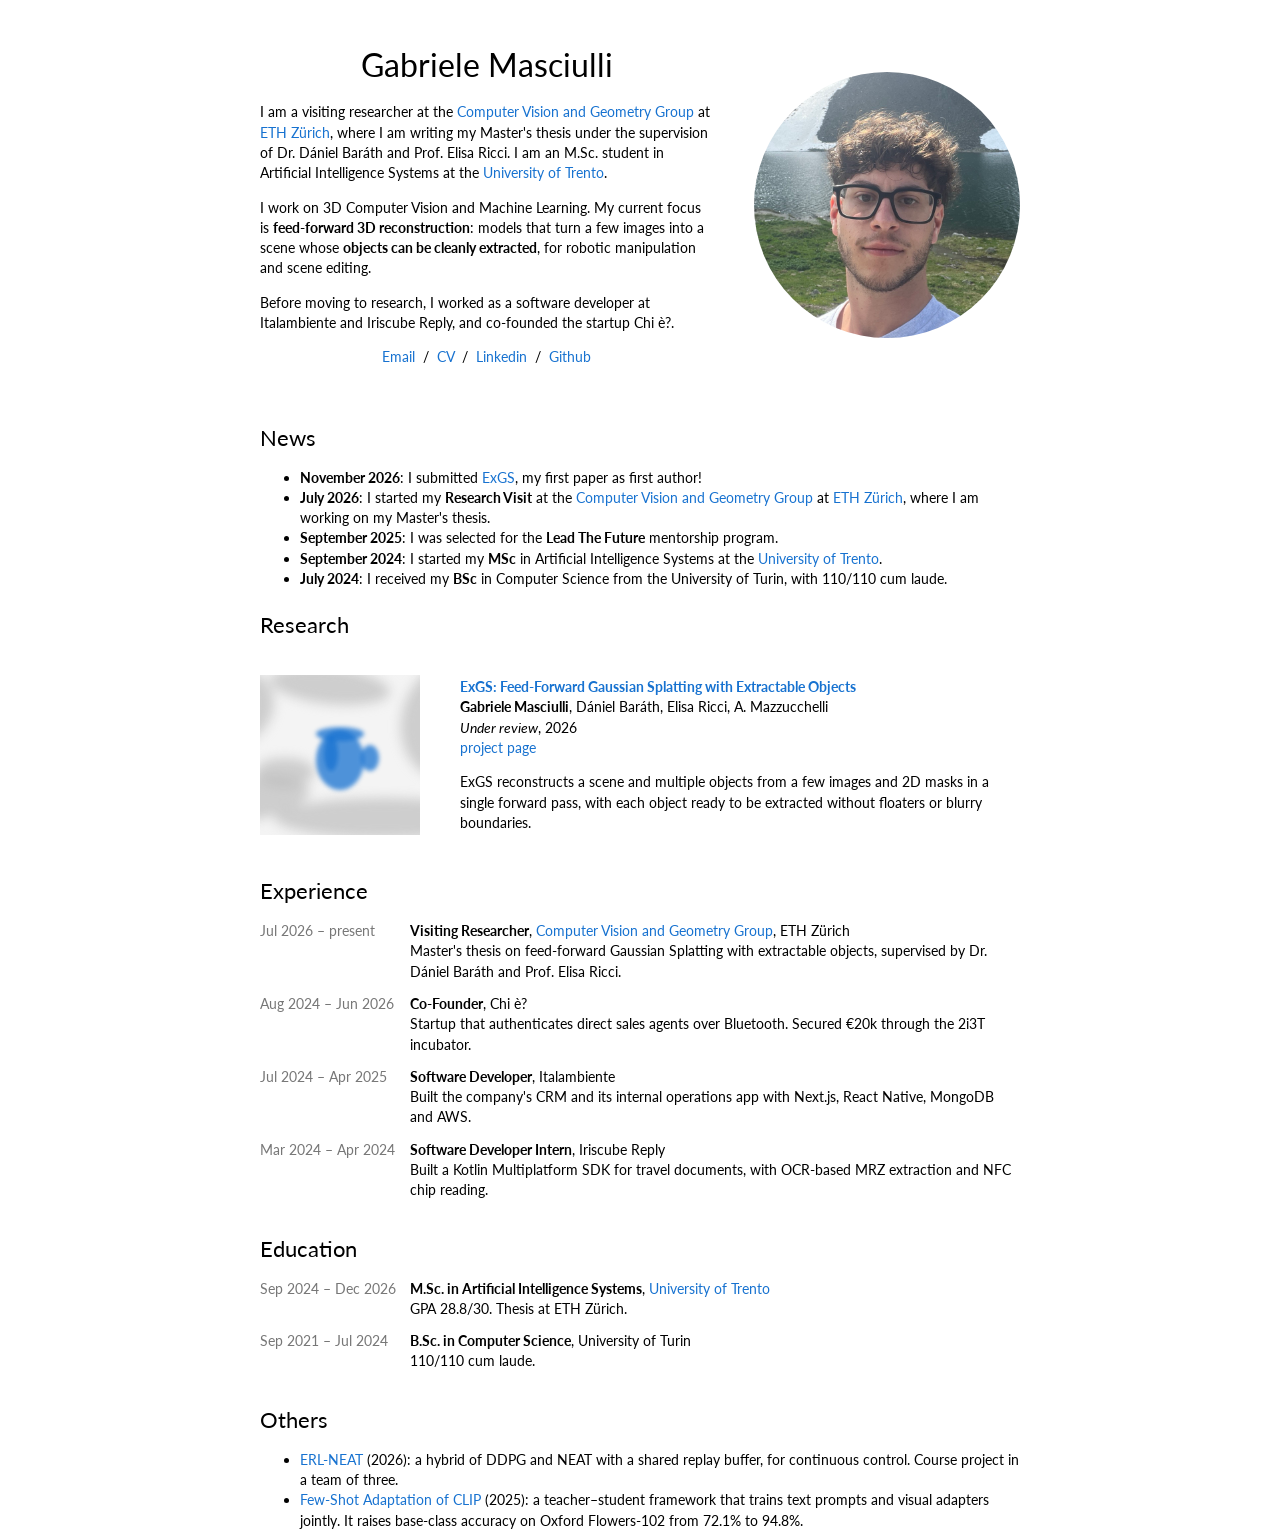
==== index.html @ 3cd5ffde "Add personal website Single-page site with bio, news, research, experience and education.  Co-Author" ====
<!DOCTYPE html>
<html lang="en">
<head>
  <meta charset="utf-8">
  <title>Gabriele Masciulli</title>
  <meta name="author" content="Gabriele Masciulli">
  <meta name="description" content="Gabriele Masciulli, visiting researcher at the Computer Vision and Geometry Group, ETH Zürich. 3D computer vision and machine learning.">
  <meta name="viewport" content="width=device-width, initial-scale=1">
  <link rel="preconnect" href="https://fonts.googleapis.com">
  <link rel="preconnect" href="https://fonts.gstatic.com" crossorigin>
  <link href="https://fonts.googleapis.com/css2?family=Lato:ital,wght@0,400;0,700;1,400&display=swap" rel="stylesheet">
  <link rel="stylesheet" href="stylesheet.css">
</head>

<body>
<div class="page">

  <div class="intro">
    <div class="intro-text">
      <p class="name">Gabriele Masciulli</p>
      <p>I am a visiting researcher at the <a href="https://cvg.ethz.ch/">Computer Vision and Geometry Group</a> at <a href="https://ethz.ch/en.html">ETH Zürich</a>, where I am writing my Master's thesis under the supervision of Dr. Dániel Baráth and Prof. Elisa Ricci. I am an M.Sc. student in Artificial Intelligence Systems at the <a href="https://www.unitn.it/en">University of Trento</a>.</p>
      <p>I work on 3D Computer Vision and Machine Learning. My current focus is <strong>feed-forward 3D reconstruction</strong>: models that turn a few images into a scene whose <strong>objects can be cleanly extracted</strong>, for robotic manipulation and scene editing.</p>
      <p>Before moving to research, I worked as a software developer at Italambiente and Iriscube Reply, and co-founded the startup Chi è?.</p>
      <p class="links">
        <a href="mailto:gmasciu@gmail.com">Email</a> &nbsp;/&nbsp;
        <a href="Resume.pdf">CV</a> &nbsp;/&nbsp;
        <a href="https://www.linkedin.com/in/gabrielemasciulli/">Linkedin</a> &nbsp;/&nbsp;
        <a href="https://github.com/GabrieleMasciulli">Github</a>
      </p>
    </div>
    <div class="intro-photo">
      <a href="images/GabrieleMasciulli.jpg"><img src="images/GabrieleMasciulli.jpg" alt="profile photo"></a>
    </div>
  </div>

  <div class="block">
    <h2>News</h2>
    <ul>
      <li><strong>November 2026</strong>: I submitted <a href="exgs/">ExGS</a>, my first paper as first author!</li>
      <li><strong>July 2026</strong>: I started my <strong>Research Visit</strong> at the <a href="https://cvg.ethz.ch/">Computer Vision and Geometry Group</a> at <a href="https://ethz.ch/en.html">ETH Zürich</a>, where I am working on my Master's thesis.</li>
      <li><strong>September 2025</strong>: I was selected for the <strong>Lead The Future</strong> mentorship program.</li>
      <li><strong>September 2024</strong>: I started my <strong>MSc</strong> in Artificial Intelligence Systems at the <a href="https://www.unitn.it/en">University of Trento</a>.</li>
      <li><strong>July 2024</strong>: I received my <strong>BSc</strong> in Computer Science from the University of Turin, with 110/110 cum laude.</li>
    </ul>
  </div>

  <div class="block">
    <h2>Research</h2>
  </div>

  <div class="paper">
    <div class="paper-img">
      <!-- placeholder teaser: replace with <img src="images/exgs/teaser.jpg" alt="ExGS teaser"> -->
      <svg viewBox="80 25 160 160" role="img" aria-label="ExGS teaser placeholder">
        <g class="scene">
          <ellipse cx="60" cy="150" rx="70" ry="22" transform="rotate(-8 60 150)"/>
          <ellipse cx="205" cy="168" rx="110" ry="20"/>
          <ellipse cx="272" cy="70" rx="50" ry="60" transform="rotate(20 272 70)"/>
          <ellipse cx="50" cy="58" rx="45" ry="38" transform="rotate(-25 50 58)"/>
          <ellipse cx="150" cy="36" rx="60" ry="18" transform="rotate(6 150 36)"/>
          <ellipse cx="105" cy="122" rx="30" ry="14"/>
        </g>
        <g class="obj">
          <ellipse cx="160" cy="110" rx="24" ry="30"/>
          <ellipse cx="160" cy="84" rx="24" ry="7"/>
          <ellipse cx="190" cy="108" rx="9" ry="13"/>
          <ellipse cx="151" cy="104" rx="7" ry="17"/>
        </g>
      </svg>
    </div>
    <div class="paper-text">
      <a href="exgs/"><span class="papertitle">ExGS: Feed-Forward Gaussian Splatting with Extractable Objects</span></a>
      <br>
      <strong>Gabriele Masciulli</strong>,
      Dániel Baráth,
      Elisa Ricci,
      A. Mazzucchelli
      <br>
      <em>Under review</em>, 2026
      <br>
      <a href="exgs/">project page</a>
      <p>ExGS reconstructs a scene and multiple objects from a few images and 2D masks in a single forward pass, with each object ready to be extracted without floaters or blurry boundaries.</p>
    </div>
  </div>

  <div class="block">
    <h2>Experience</h2>
    <table class="cv">
      <tr>
        <td class="when">Jul 2026 – present</td>
        <td><strong>Visiting Researcher</strong>, <a href="https://cvg.ethz.ch/">Computer Vision and Geometry Group</a>, ETH Zürich<br>
          Master's thesis on feed-forward Gaussian Splatting with extractable objects, supervised by Dr. Dániel Baráth and Prof. Elisa Ricci.</td>
      </tr>
      <tr>
        <td class="when">Aug 2024 – Jun 2026</td>
        <td><strong>Co-Founder</strong>, Chi è?<br>
          Startup that authenticates direct sales agents over Bluetooth. Secured €20k through the 2i3T incubator.</td>
      </tr>
      <tr>
        <td class="when">Jul 2024 – Apr 2025</td>
        <td><strong>Software Developer</strong>, Italambiente<br>
          Built the company's CRM and its internal operations app with Next.js, React Native, MongoDB and AWS.</td>
      </tr>
      <tr>
        <td class="when">Mar 2024 – Apr 2024</td>
        <td><strong>Software Developer Intern</strong>, Iriscube Reply<br>
          Built a Kotlin Multiplatform SDK for travel documents, with OCR-based MRZ extraction and NFC chip reading.</td>
      </tr>
    </table>
  </div>

  <div class="block">
    <h2>Education</h2>
    <table class="cv">
      <tr>
        <td class="when">Sep 2024 – Dec 2026</td>
        <td><strong>M.Sc. in Artificial Intelligence Systems</strong>, <a href="https://www.unitn.it/en">University of Trento</a><br>
          GPA 28.8/30. Thesis at ETH Zürich.</td>
      </tr>
      <tr>
        <td class="when">Sep 2021 – Jul 2024</td>
        <td><strong>B.Sc. in Computer Science</strong>, University of Turin<br>
          110/110 cum laude.</td>
      </tr>
    </table>
  </div>

  <div class="block">
    <h2>Others</h2>
    <ul>
      <li><a href="https://github.com/GabrieleMasciulli/Bio-Inspired-AI-Project">ERL-NEAT</a> (2026): a hybrid of DDPG and NEAT with a shared replay buffer, for continuous control. Course project in a team of three.</li>
      <li><a href="https://github.com/GabrieleMasciulli/DL-project">Few-Shot Adaptation of CLIP</a> (2025): a teacher–student framework that trains text prompts and visual adapters jointly. It raises base-class accuracy on Oxford Flowers-102 from 72.1% to 94.8%.</li>
    </ul>
  </div>

</div>
</body>
</html>
---- stylesheet.css ----
body {
  margin: 8px;
  background: #fff;
  color: #000;
  font-family: 'Lato', Verdana, Helvetica, sans-serif;
  font-size: 14px;
  line-height: 1.45;
}

a {
  color: #1772d0;
  text-decoration: none;
}

a:focus,
a:hover {
  color: #f09228;
}

.page {
  max-width: 800px;
  margin: 0 auto;
}

/* intro: bio on the left, round photo on the right */
.intro {
  display: flex;
  align-items: center;
}

.intro-text {
  width: 63%;
  padding: 2.5%;
}

.intro-photo {
  width: 37%;
  padding: 2.5%;
}

.intro-photo img,
.photo-placeholder {
  display: block;
  width: 100%;
  aspect-ratio: 1;
  border-radius: 50%;
  object-fit: cover;
}

.photo-placeholder {
  background: #eee;
  color: #999;
  display: flex;
  align-items: center;
  justify-content: center;
}

.name {
  font-size: 32px;
  text-align: center;
  margin: 14px 0;
}

.links {
  text-align: center;
}

/* sections */
.block {
  padding: 20px 20px 0;
}

h2 {
  font-size: 22px;
  font-weight: 400;
  margin: 0 0 14px;
}

ul {
  margin: 0;
  padding-left: 40px;
}

/* papers: square teaser on the left, text on the right */
.paper {
  display: flex;
  align-items: center;
}

.paper-img {
  flex: 0 0 160px;
  padding: 20px;
}

.paper-img svg,
.paper-img img {
  display: block;
  width: 160px;
  height: 160px;
  object-fit: cover;
  background: #f4f4f4;
}

.paper-text {
  padding: 20px;
}

.papertitle {
  font-weight: 700;
}

.paper-text p {
  margin: 14px 0 0;
}

/* placeholder teaser, until there is a real image */
.scene {
  filter: blur(6px);
  transition: opacity .2s ease-in-out;
}

.scene ellipse {
  fill: #b5b5b5;
  opacity: .6;
}

.obj {
  filter: blur(2px);
}

.obj ellipse {
  fill: #1772d0;
  opacity: .75;
}

.paper:hover .scene {
  opacity: .15;
}

/* experience and education */
.cv {
  width: 100%;
  border-spacing: 0;
}

.cv td {
  padding: 0 0 12px;
  vertical-align: top;
}

.cv .when {
  width: 150px;
  color: #777;
  white-space: nowrap;
}

@media (max-width: 600px) {
  .intro {
    flex-direction: column-reverse;
  }

  .intro-text {
    width: 100%;
  }

  .intro-photo {
    width: 45%;
  }

  .paper {
    flex-direction: column;
    align-items: flex-start;
  }

  .paper-img {
    padding-bottom: 0;
  }

  .paper-text {
    padding-top: 12px;
  }

  .cv td {
    display: block;
    padding-bottom: 0;
  }

  .cv td:last-child {
    padding-bottom: 12px;
  }
}
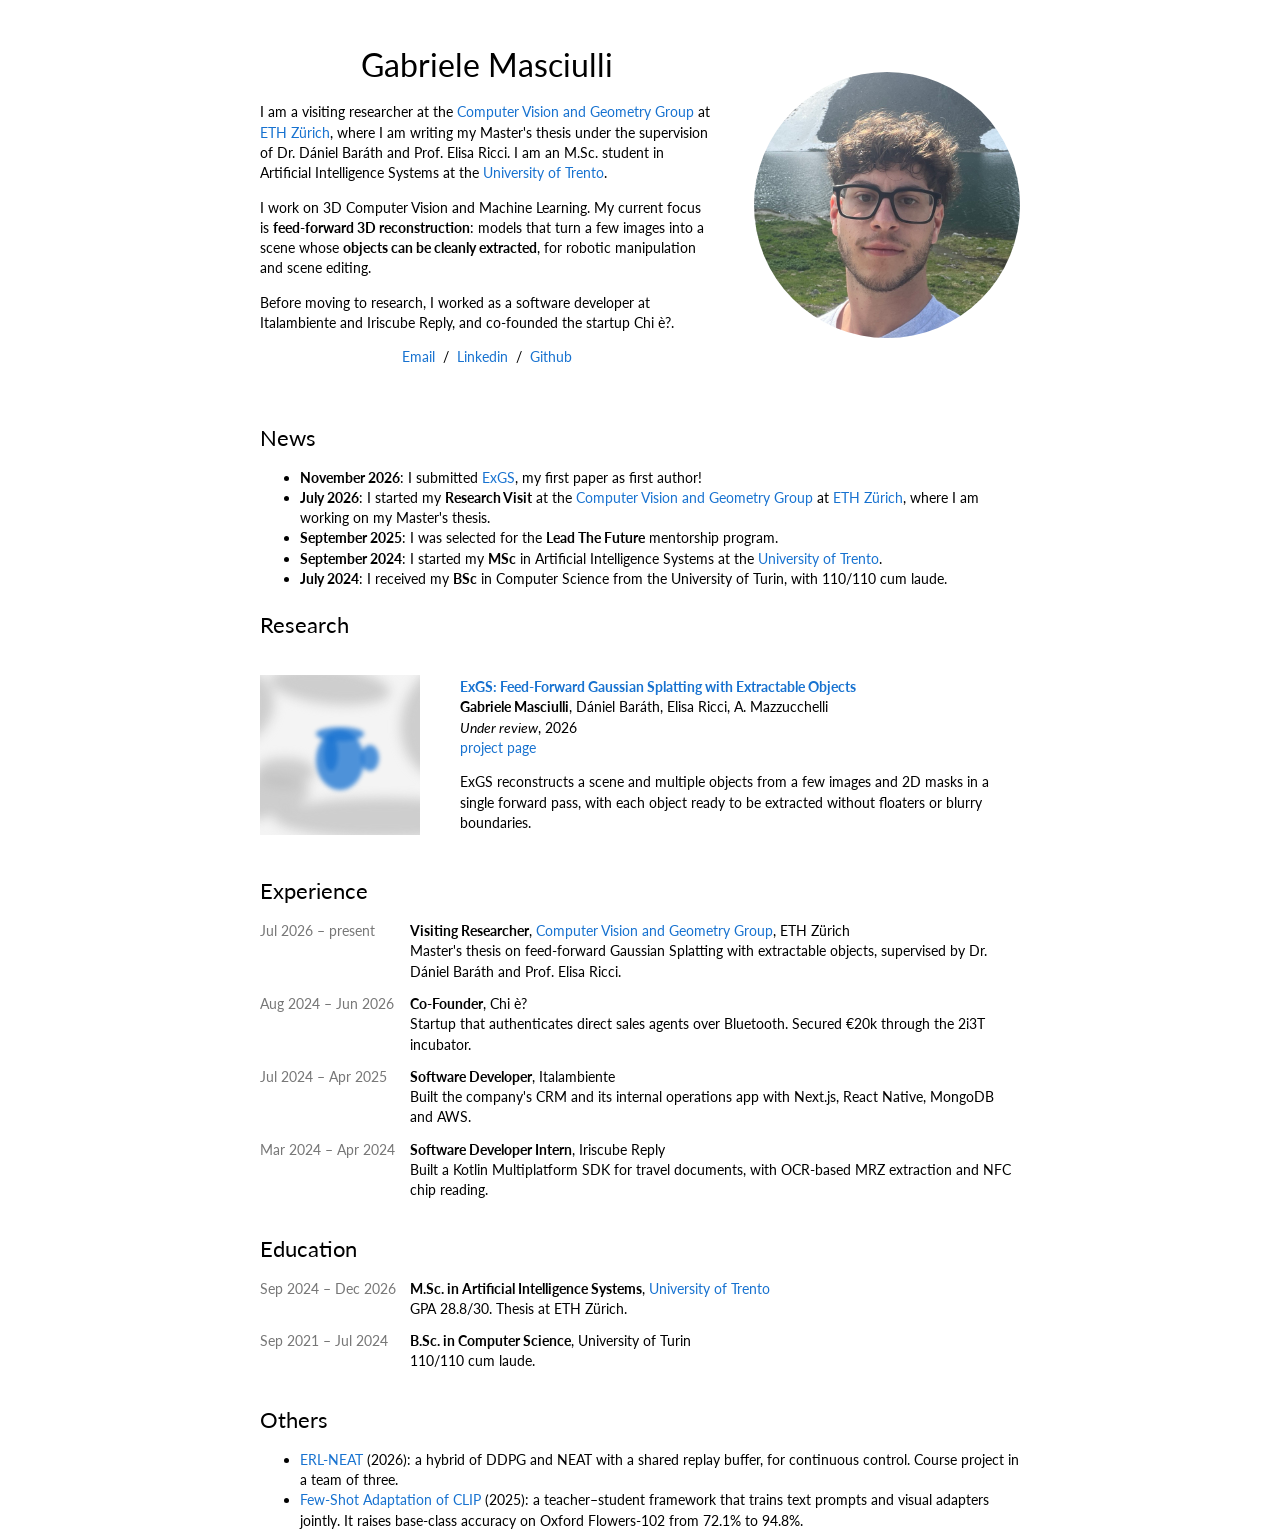
==== commit ae931c99: "Remove CV from the site Co-Authored-By: Claude Fable 5.2 <noreply@anthropic.com>" ====
--- a/index.html
+++ b/index.html
@@ -23,7 +23,6 @@
       <p>Before moving to research, I worked as a software developer at Italambiente and Iriscube Reply, and co-founded the startup Chi è?.</p>
       <p class="links">
         <a href="mailto:gmasciu@gmail.com">Email</a> &nbsp;/&nbsp;
-        <a href="Resume.pdf">CV</a> &nbsp;/&nbsp;
         <a href="https://www.linkedin.com/in/gabrielemasciulli/">Linkedin</a> &nbsp;/&nbsp;
         <a href="https://github.com/GabrieleMasciulli">Github</a>
       </p>
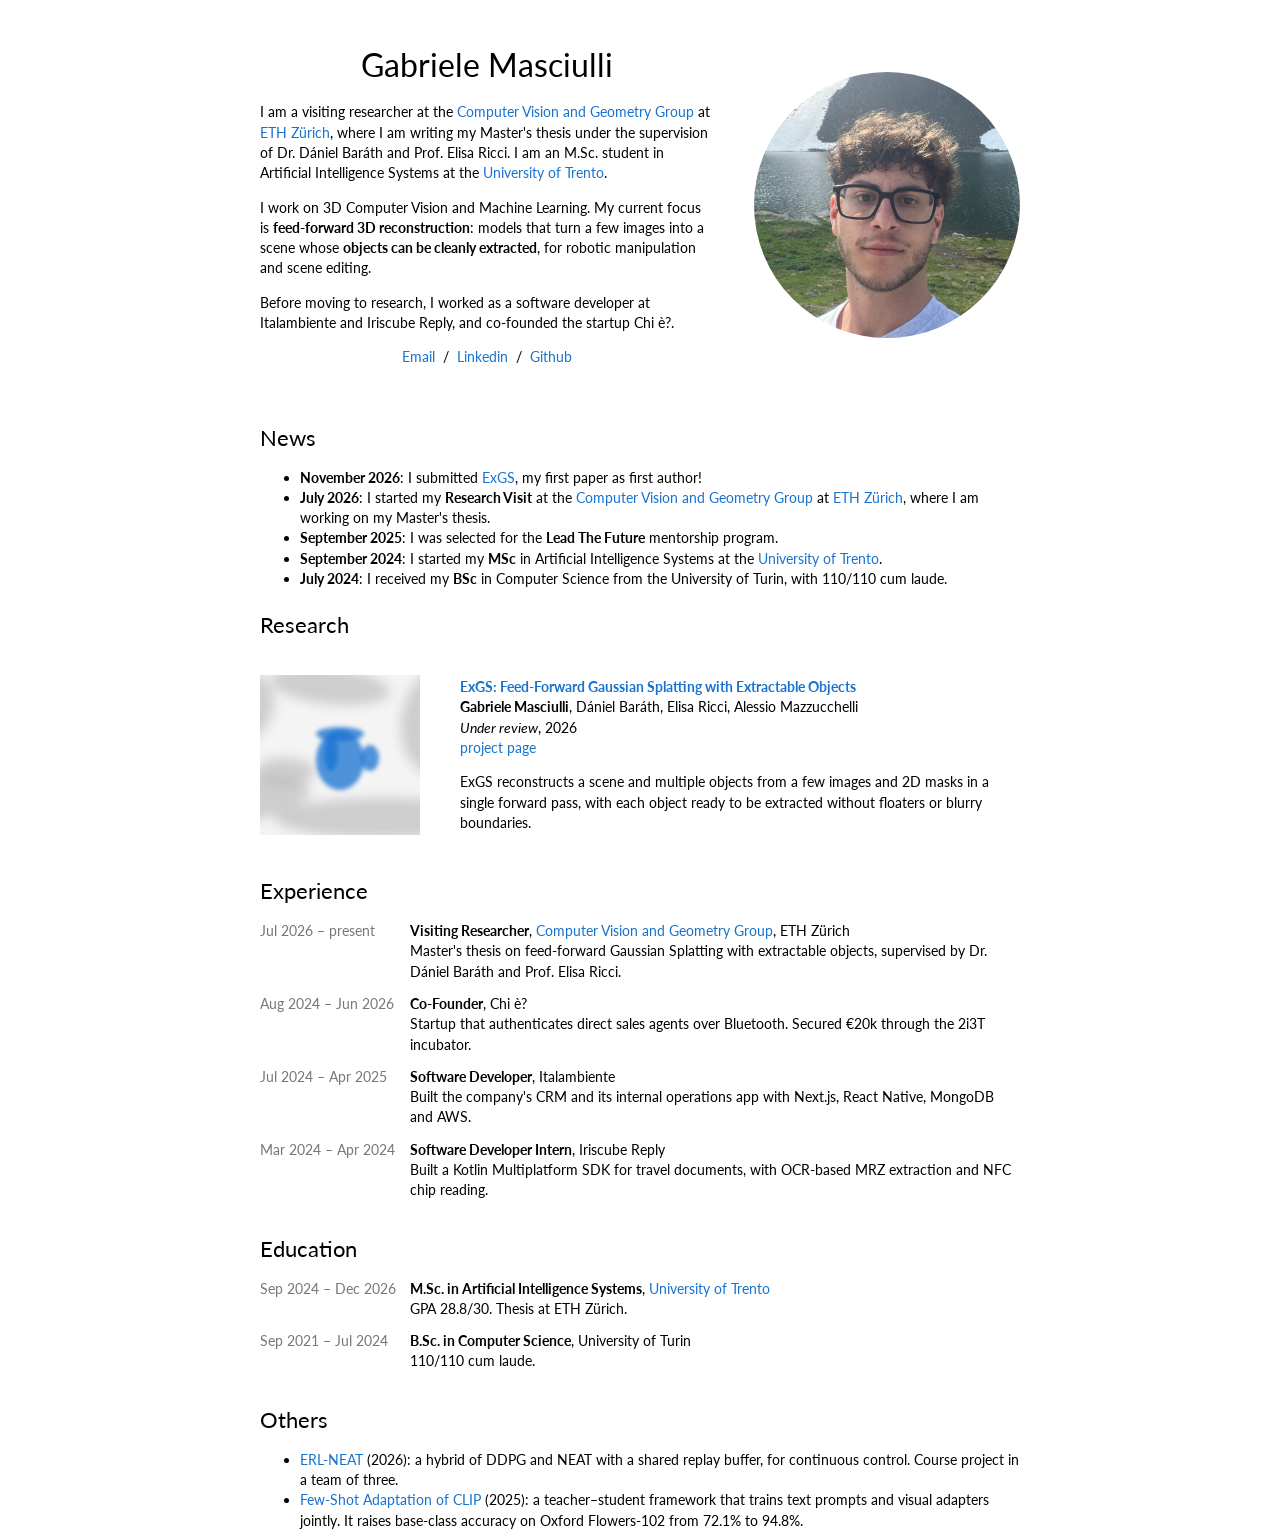
==== commit 99fb719f: "Use co-author's full name Co-Authored-By: Claude Fable 5.2 <noreply@anthropic.com>" ====
--- a/index.html
+++ b/index.html
@@ -73,7 +73,7 @@
       <strong>Gabriele Masciulli</strong>,
       Dániel Baráth,
       Elisa Ricci,
-      A. Mazzucchelli
+      Alessio Mazzucchelli
       <br>
       <em>Under review</em>, 2026
       <br>
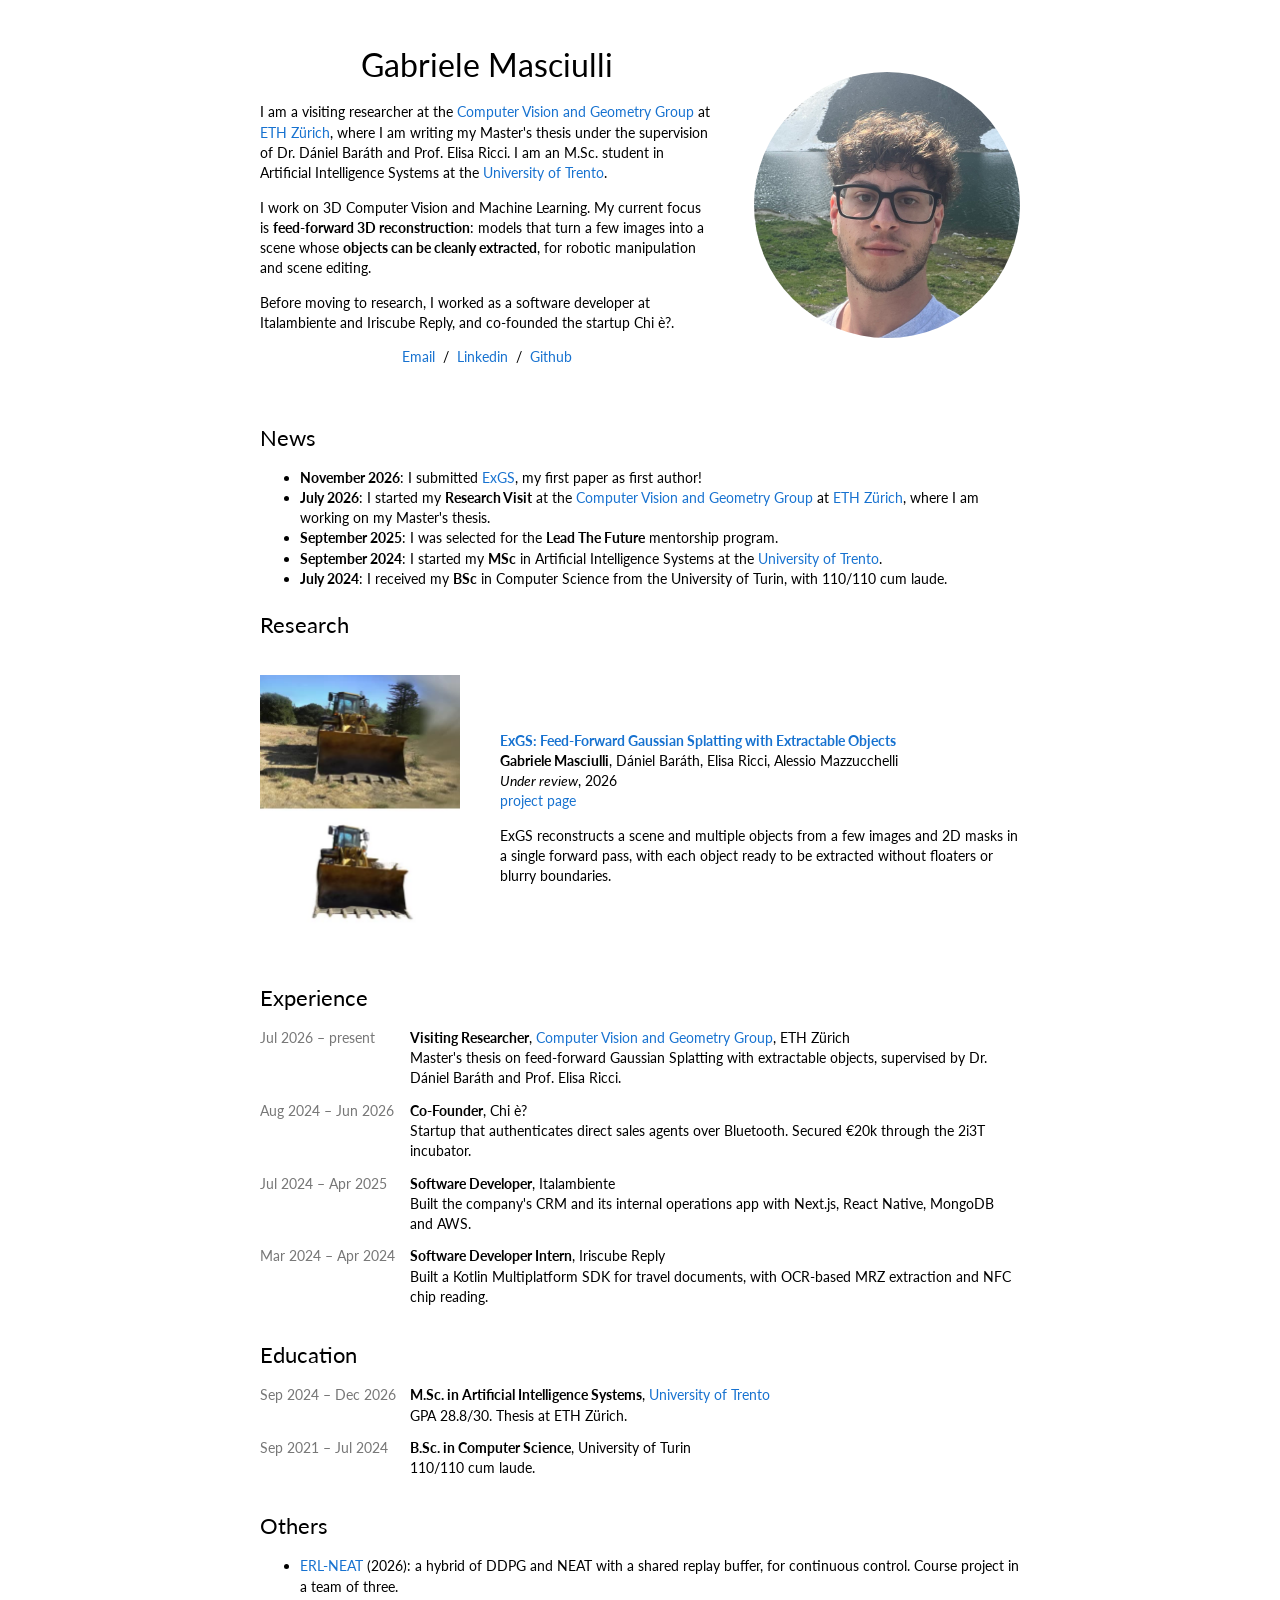
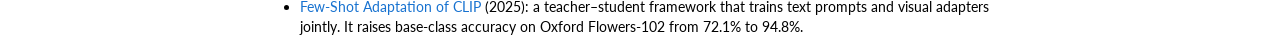
==== commit b212fb7c: "Replace ExGS placeholder with a looping scene and object fly-through Co-Authored-By: Claude Fable 5." ====
--- a/index.html
+++ b/index.html
@@ -49,23 +49,11 @@
 
   <div class="paper">
     <div class="paper-img">
-      <!-- placeholder teaser: replace with <img src="images/exgs/teaser.jpg" alt="ExGS teaser"> -->
-      <svg viewBox="80 25 160 160" role="img" aria-label="ExGS teaser placeholder">
-        <g class="scene">
-          <ellipse cx="60" cy="150" rx="70" ry="22" transform="rotate(-8 60 150)"/>
-          <ellipse cx="205" cy="168" rx="110" ry="20"/>
-          <ellipse cx="272" cy="70" rx="50" ry="60" transform="rotate(20 272 70)"/>
-          <ellipse cx="50" cy="58" rx="45" ry="38" transform="rotate(-25 50 58)"/>
-          <ellipse cx="150" cy="36" rx="60" ry="18" transform="rotate(6 150 36)"/>
-          <ellipse cx="105" cy="122" rx="30" ry="14"/>
-        </g>
-        <g class="obj">
-          <ellipse cx="160" cy="110" rx="24" ry="30"/>
-          <ellipse cx="160" cy="84" rx="24" ry="7"/>
-          <ellipse cx="190" cy="108" rx="9" ry="13"/>
-          <ellipse cx="151" cy="104" rx="7" ry="17"/>
-        </g>
-      </svg>
+      <a href="exgs/">
+        <video autoplay muted loop playsinline poster="images/exgs/preview.jpg" width="402" height="536" aria-label="A scene reconstructed by ExGS (top) and the object extracted from it (bottom), seen from a moving camera">
+          <source src="images/exgs/preview.mp4" type="video/mp4">
+        </video>
+      </a>
     </div>
     <div class="paper-text">
       <a href="exgs/"><span class="papertitle">ExGS: Feed-Forward Gaussian Splatting with Extractable Objects</span></a>
--- a/stylesheet.css
+++ b/stylesheet.css
@@ -88,17 +88,14 @@
 }
 
 .paper-img {
-  flex: 0 0 160px;
+  flex: 0 0 200px;
   padding: 20px;
 }
 
-.paper-img svg,
-.paper-img img {
+.paper-img video {
   display: block;
-  width: 160px;
-  height: 160px;
-  object-fit: cover;
-  background: #f4f4f4;
+  width: 200px;
+  height: auto;
 }
 
 .paper-text {
@@ -111,30 +108,6 @@
 
 .paper-text p {
   margin: 14px 0 0;
-}
-
-/* placeholder teaser, until there is a real image */
-.scene {
-  filter: blur(6px);
-  transition: opacity .2s ease-in-out;
-}
-
-.scene ellipse {
-  fill: #b5b5b5;
-  opacity: .6;
-}
-
-.obj {
-  filter: blur(2px);
-}
-
-.obj ellipse {
-  fill: #1772d0;
-  opacity: .75;
-}
-
-.paper:hover .scene {
-  opacity: .15;
 }
 
 /* experience and education */
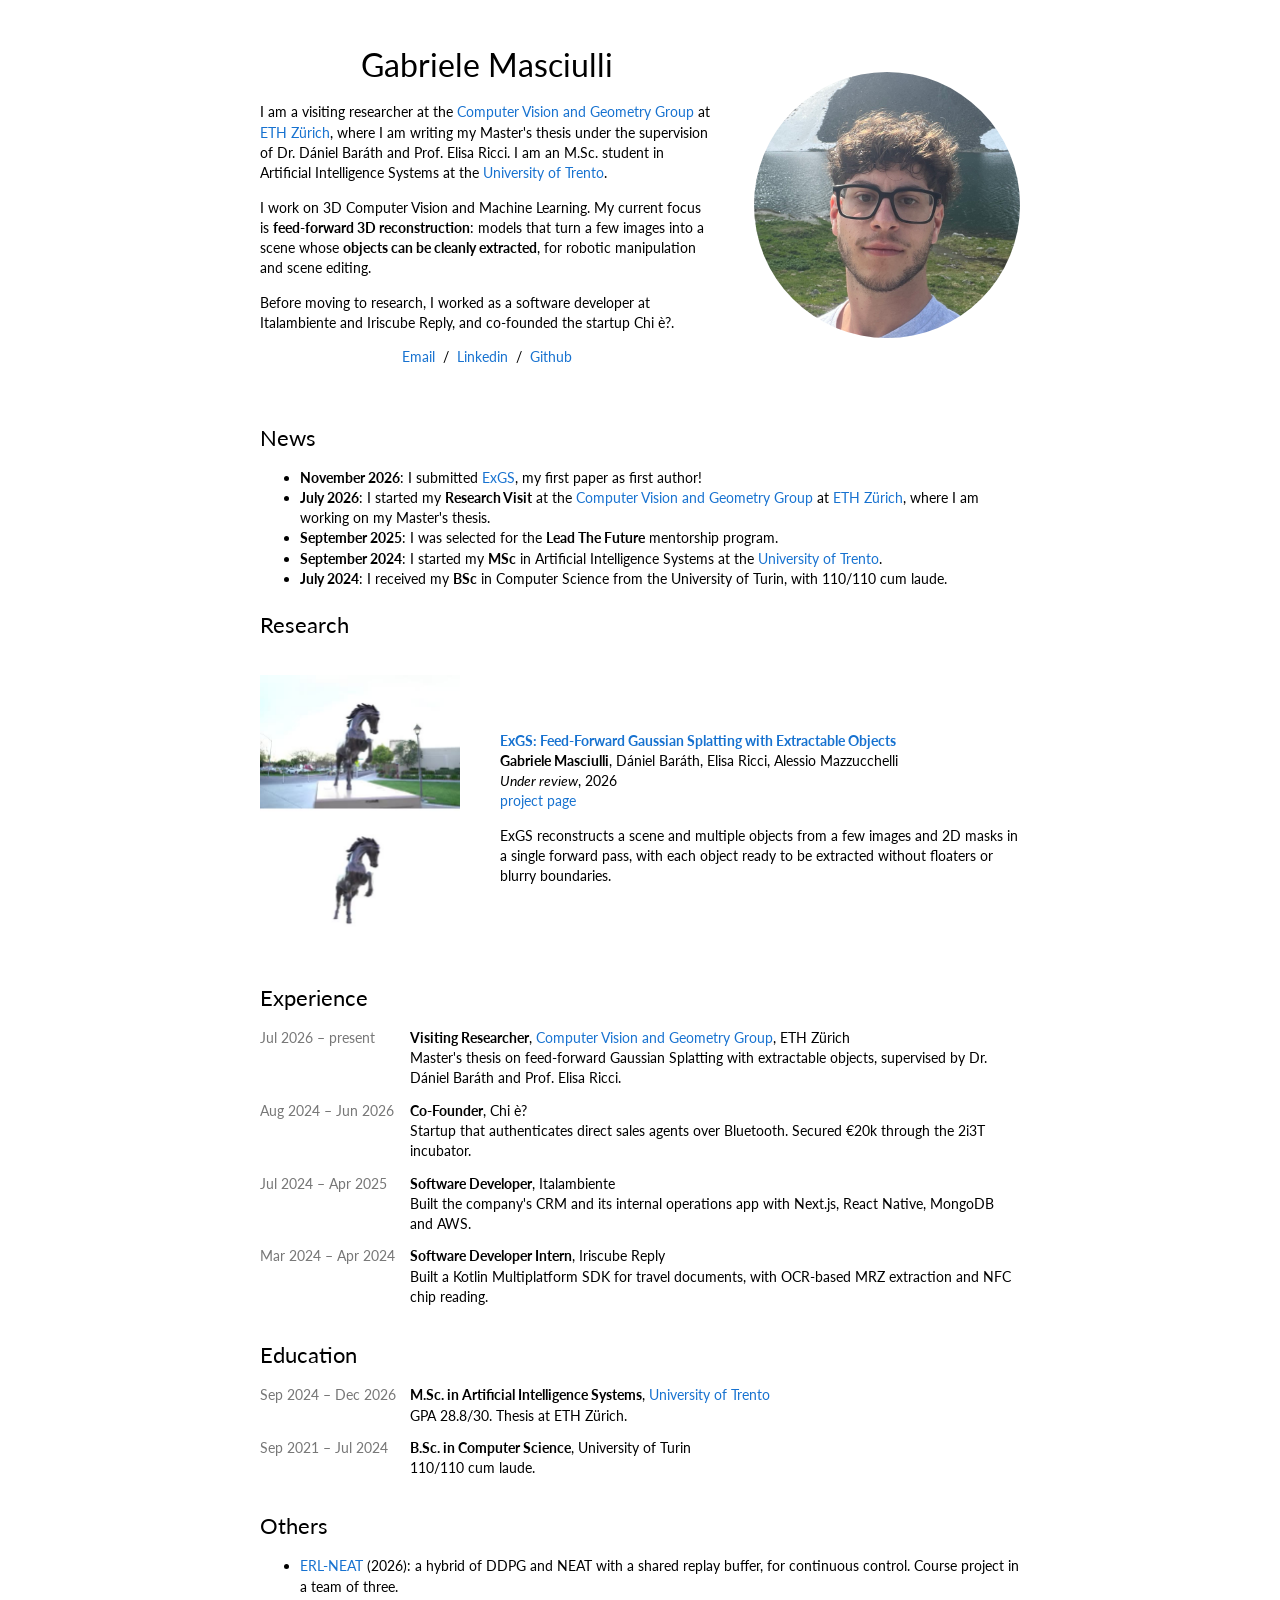
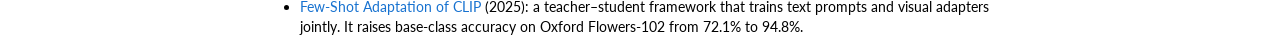
==== commit c132cd6d: "Use the horse scene for the ExGS preview Co-Authored-By: Claude Fable 5.2 <noreply@anthropic.com>" ====
--- a/index.html
+++ b/index.html
@@ -50,8 +50,8 @@
   <div class="paper">
     <div class="paper-img">
       <a href="exgs/">
-        <video autoplay muted loop playsinline poster="images/exgs/preview.jpg" width="402" height="536" aria-label="A scene reconstructed by ExGS (top) and the object extracted from it (bottom), seen from a moving camera">
-          <source src="images/exgs/preview.mp4" type="video/mp4">
+        <video autoplay muted loop playsinline poster="images/exgs/preview.jpg?v=2" width="402" height="536" aria-label="A scene reconstructed by ExGS (top) and the object extracted from it (bottom), seen from a moving camera">
+          <source src="images/exgs/preview.mp4?v=2" type="video/mp4">
         </video>
       </a>
     </div>
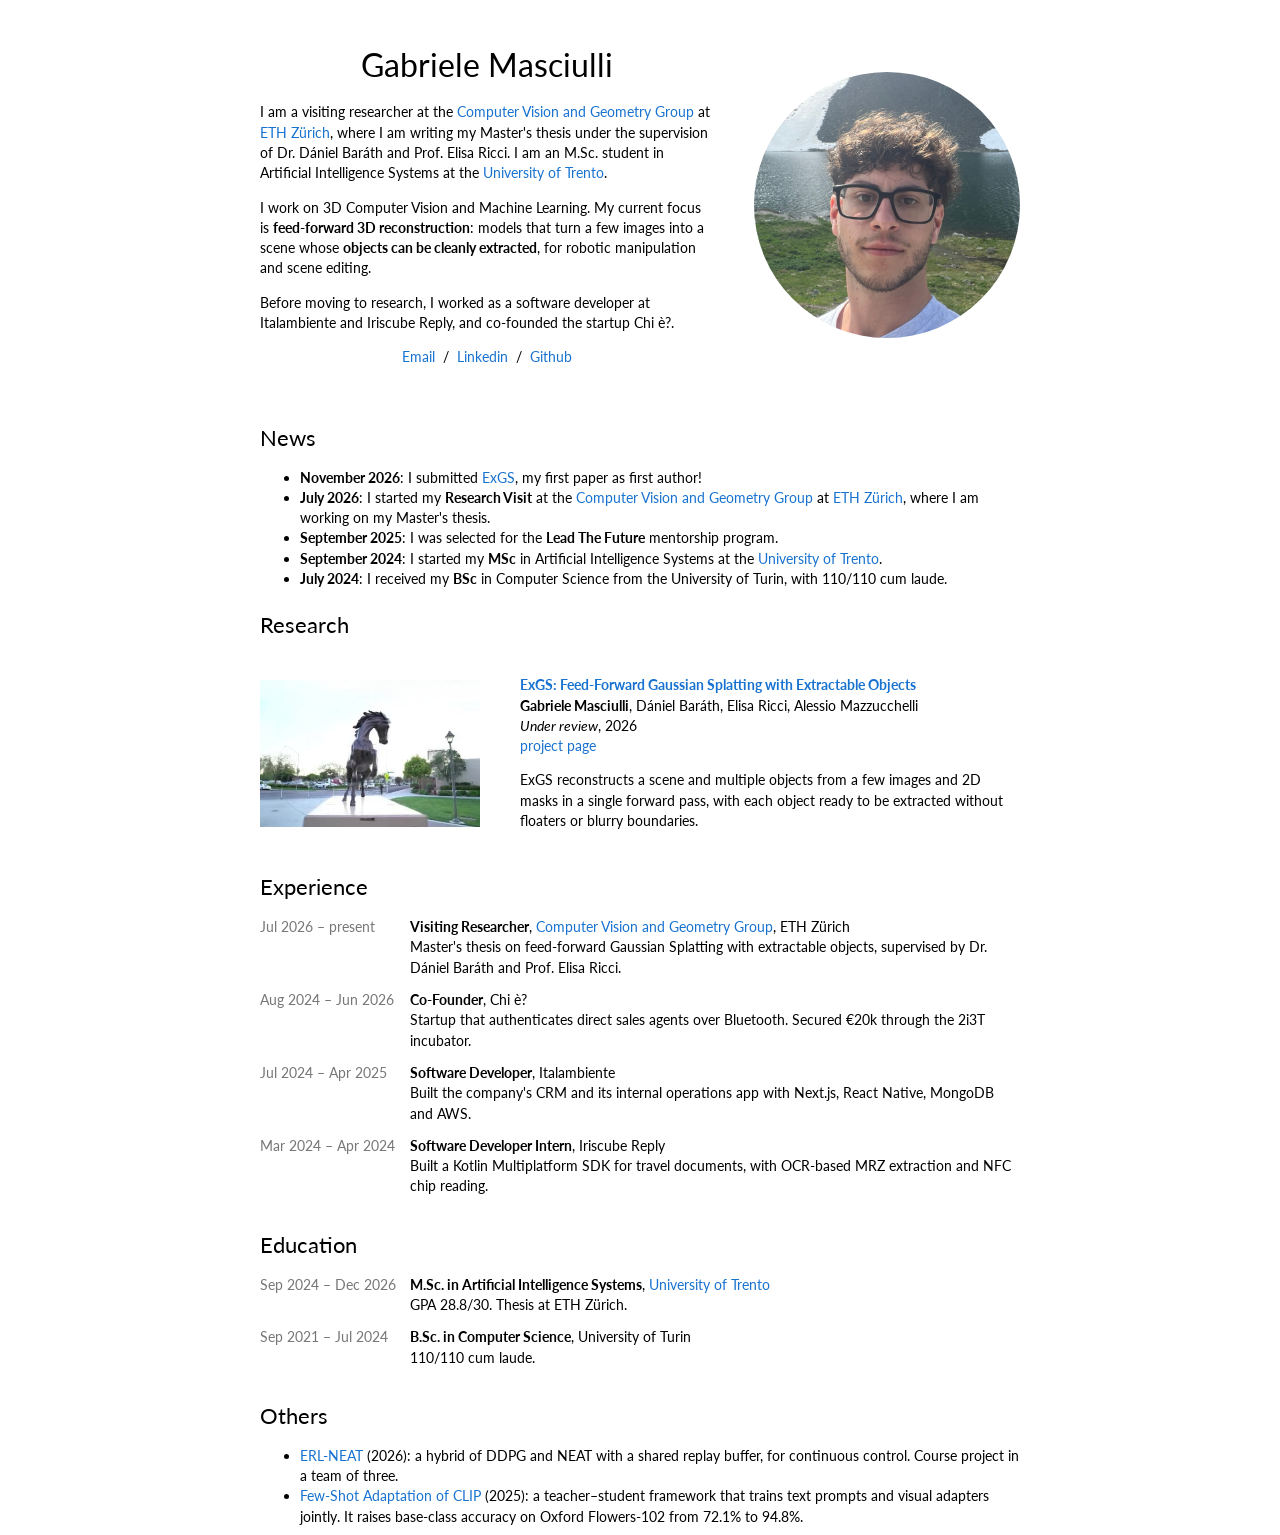
==== commit 034eff9f: "ExGS preview: multi-scene fly-through with a diagonal sweep between scene and object Co-Authored-By:" ====
--- a/index.html
+++ b/index.html
@@ -50,8 +50,8 @@
   <div class="paper">
     <div class="paper-img">
       <a href="exgs/">
-        <video autoplay muted loop playsinline poster="images/exgs/preview.jpg?v=2" width="402" height="536" aria-label="A scene reconstructed by ExGS (top) and the object extracted from it (bottom), seen from a moving camera">
-          <source src="images/exgs/preview.mp4?v=2" type="video/mp4">
+        <video autoplay muted loop playsinline poster="images/exgs/preview.jpg?v=8" width="402" height="268" aria-label="A camera fly-through of a scene reconstructed by ExGS; a diagonal line sweeps across to show the object extracted from it">
+          <source src="images/exgs/preview.mp4?v=8" type="video/mp4">
         </video>
       </a>
     </div>
--- a/stylesheet.css
+++ b/stylesheet.css
@@ -88,13 +88,13 @@
 }
 
 .paper-img {
-  flex: 0 0 200px;
+  flex: 0 0 220px;
   padding: 20px;
 }
 
 .paper-img video {
   display: block;
-  width: 200px;
+  width: 220px;
   height: auto;
 }
 
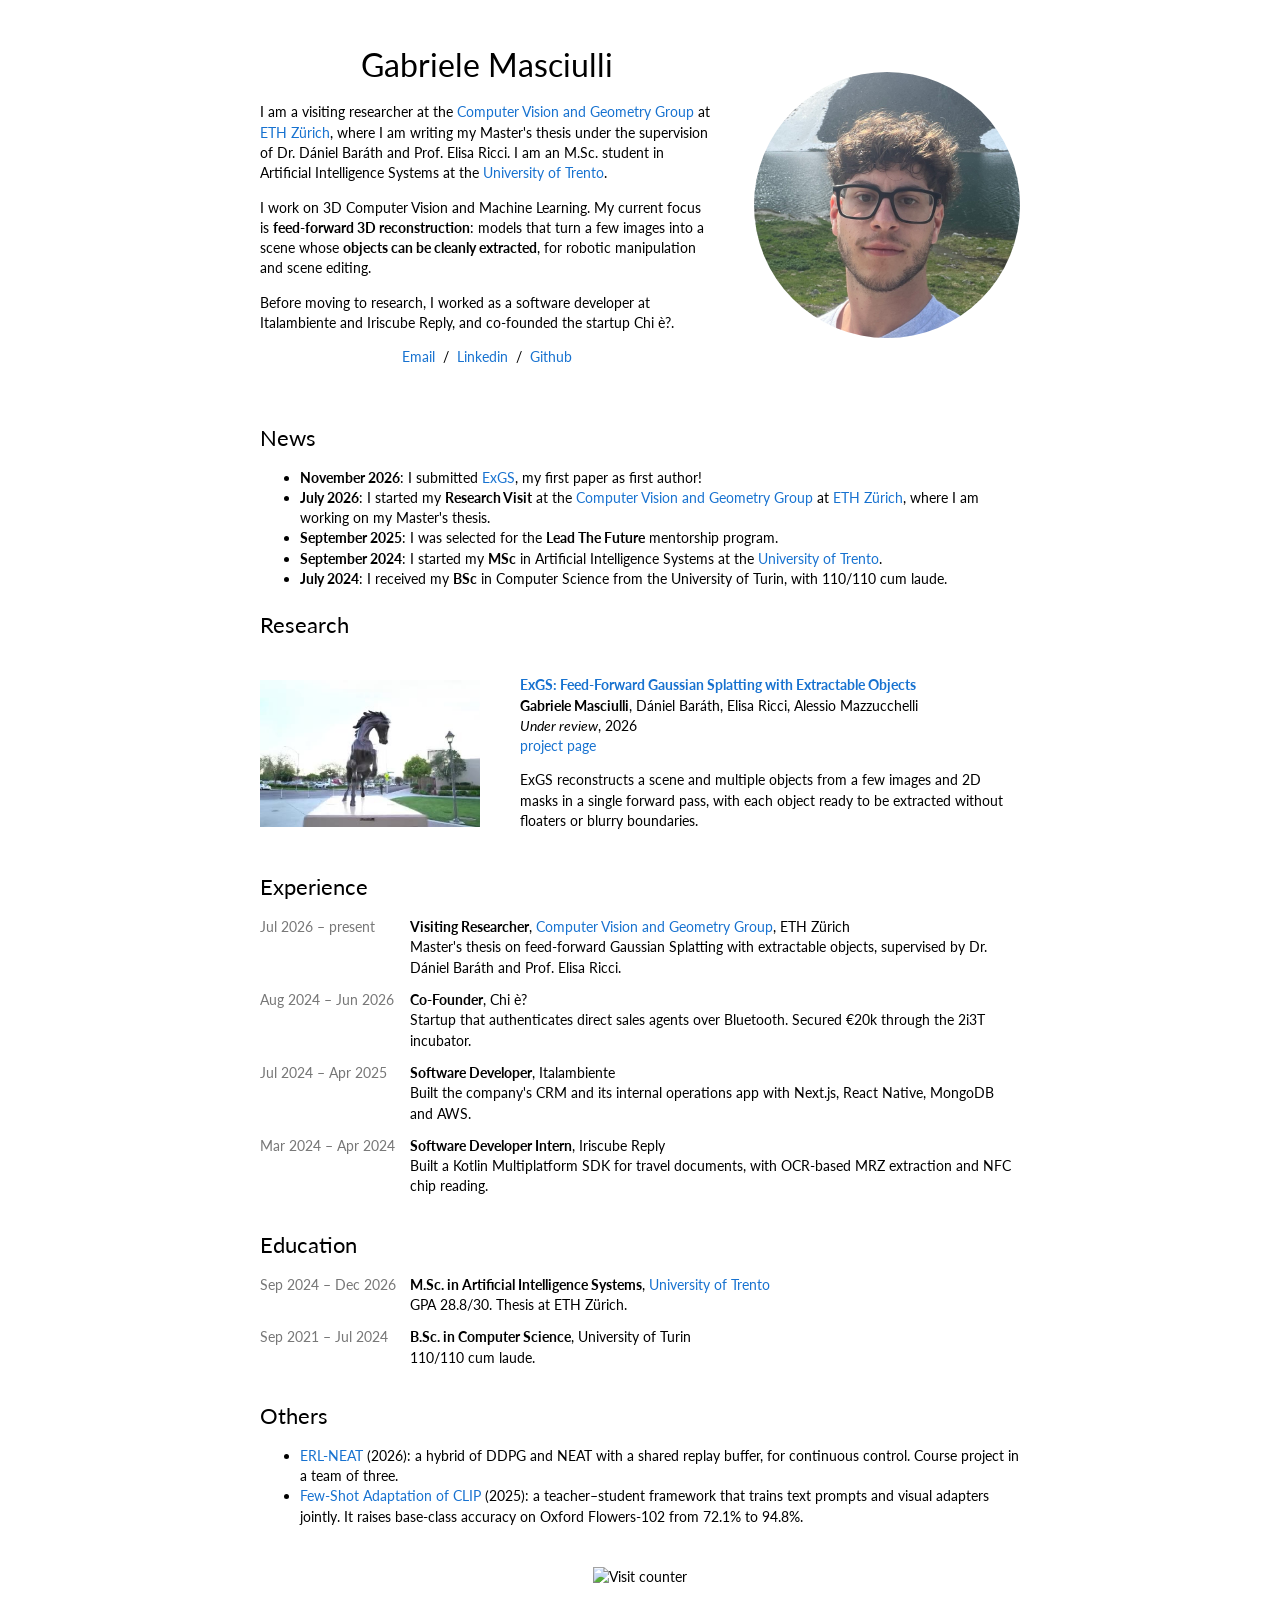
==== commit e3aafd2f: "Add visit counters to the homepage and the ExGS page Co-Authored-By: Claude Fable 5.2 <noreply@anthr" ====
--- a/index.html
+++ b/index.html
@@ -120,6 +120,10 @@
     </ul>
   </div>
 
+  <p class="counter">
+    <img src="https://hits.sh/gmasciulli.com.svg?label=visits&amp;color=1772d0&amp;labelColor=777" alt="Visit counter" height="20">
+  </p>
+
 </div>
 </body>
 </html>
--- a/stylesheet.css
+++ b/stylesheet.css
@@ -127,6 +127,16 @@
   white-space: nowrap;
 }
 
+/* visit counter at the end of the page */
+.counter {
+  margin: 40px 0 24px;
+  text-align: center;
+}
+
+.counter img {
+  display: inline-block;
+}
+
 @media (max-width: 600px) {
   .intro {
     flex-direction: column-reverse;
